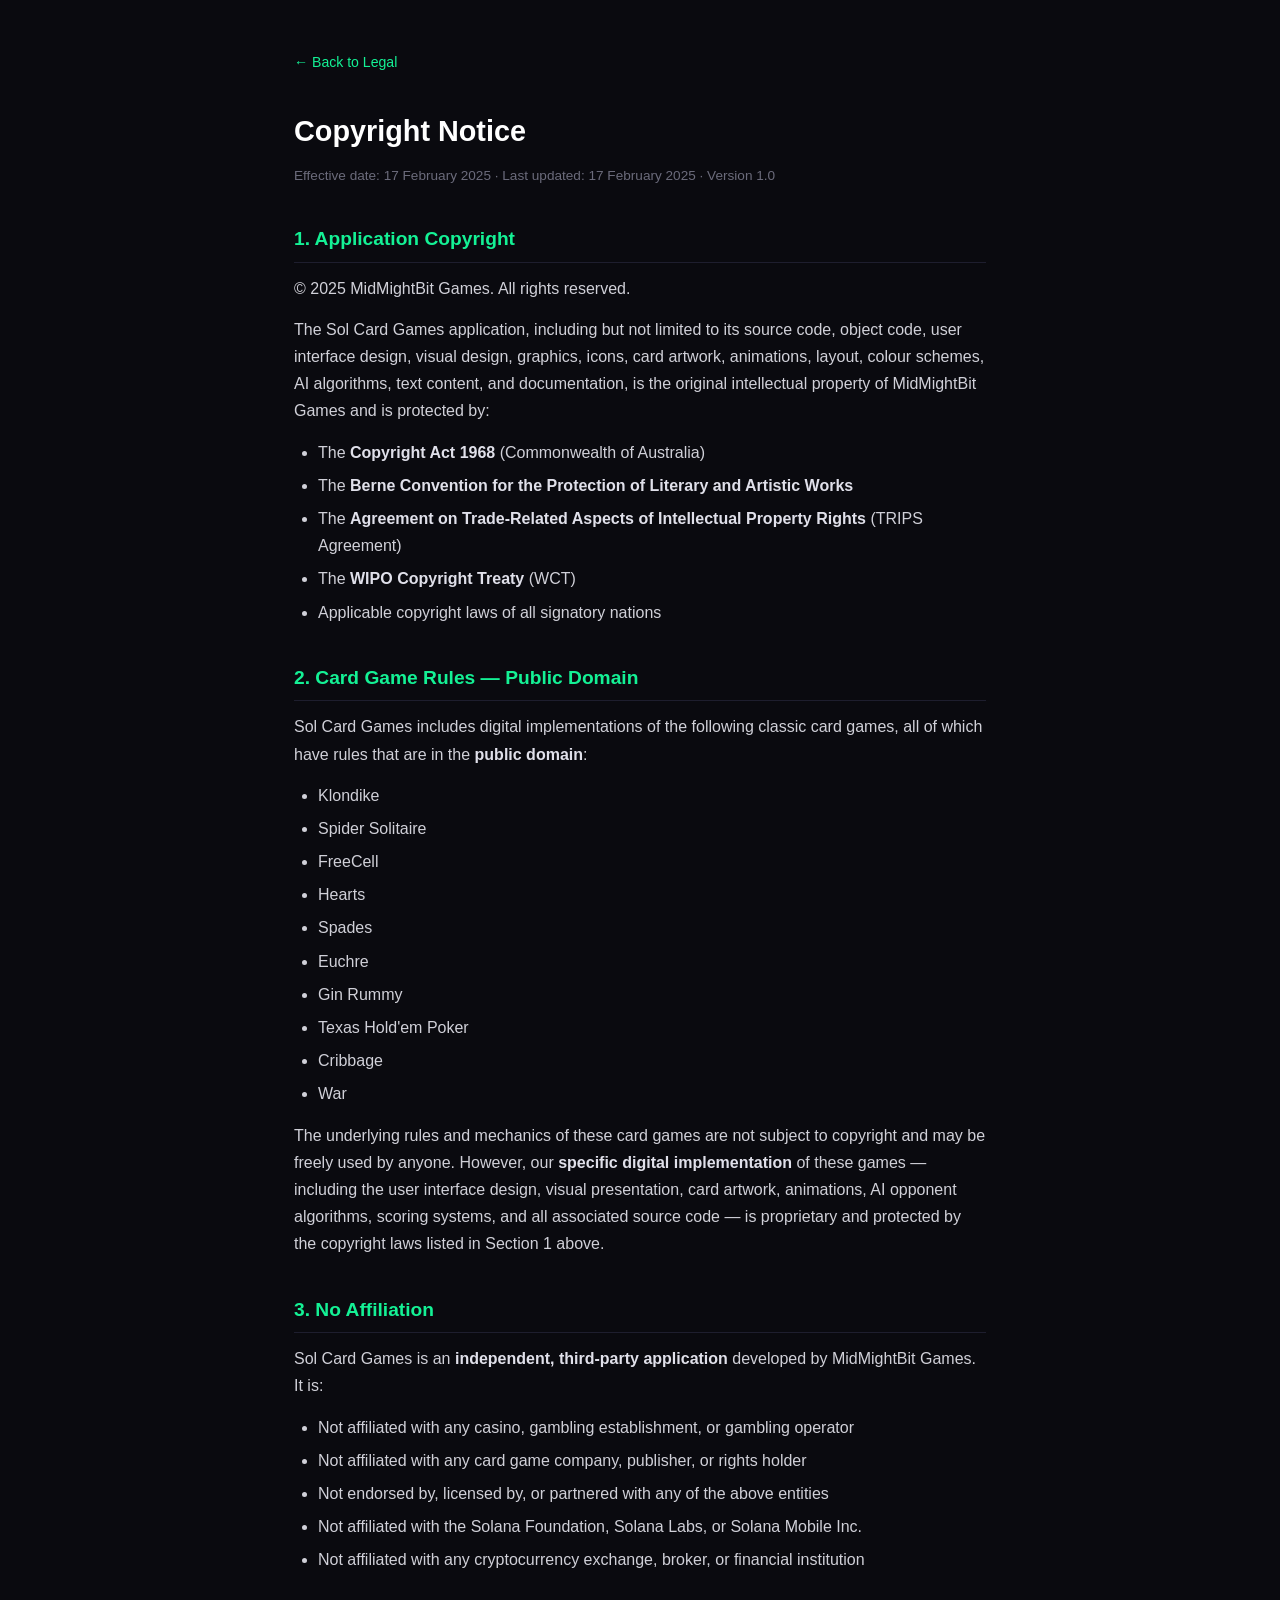
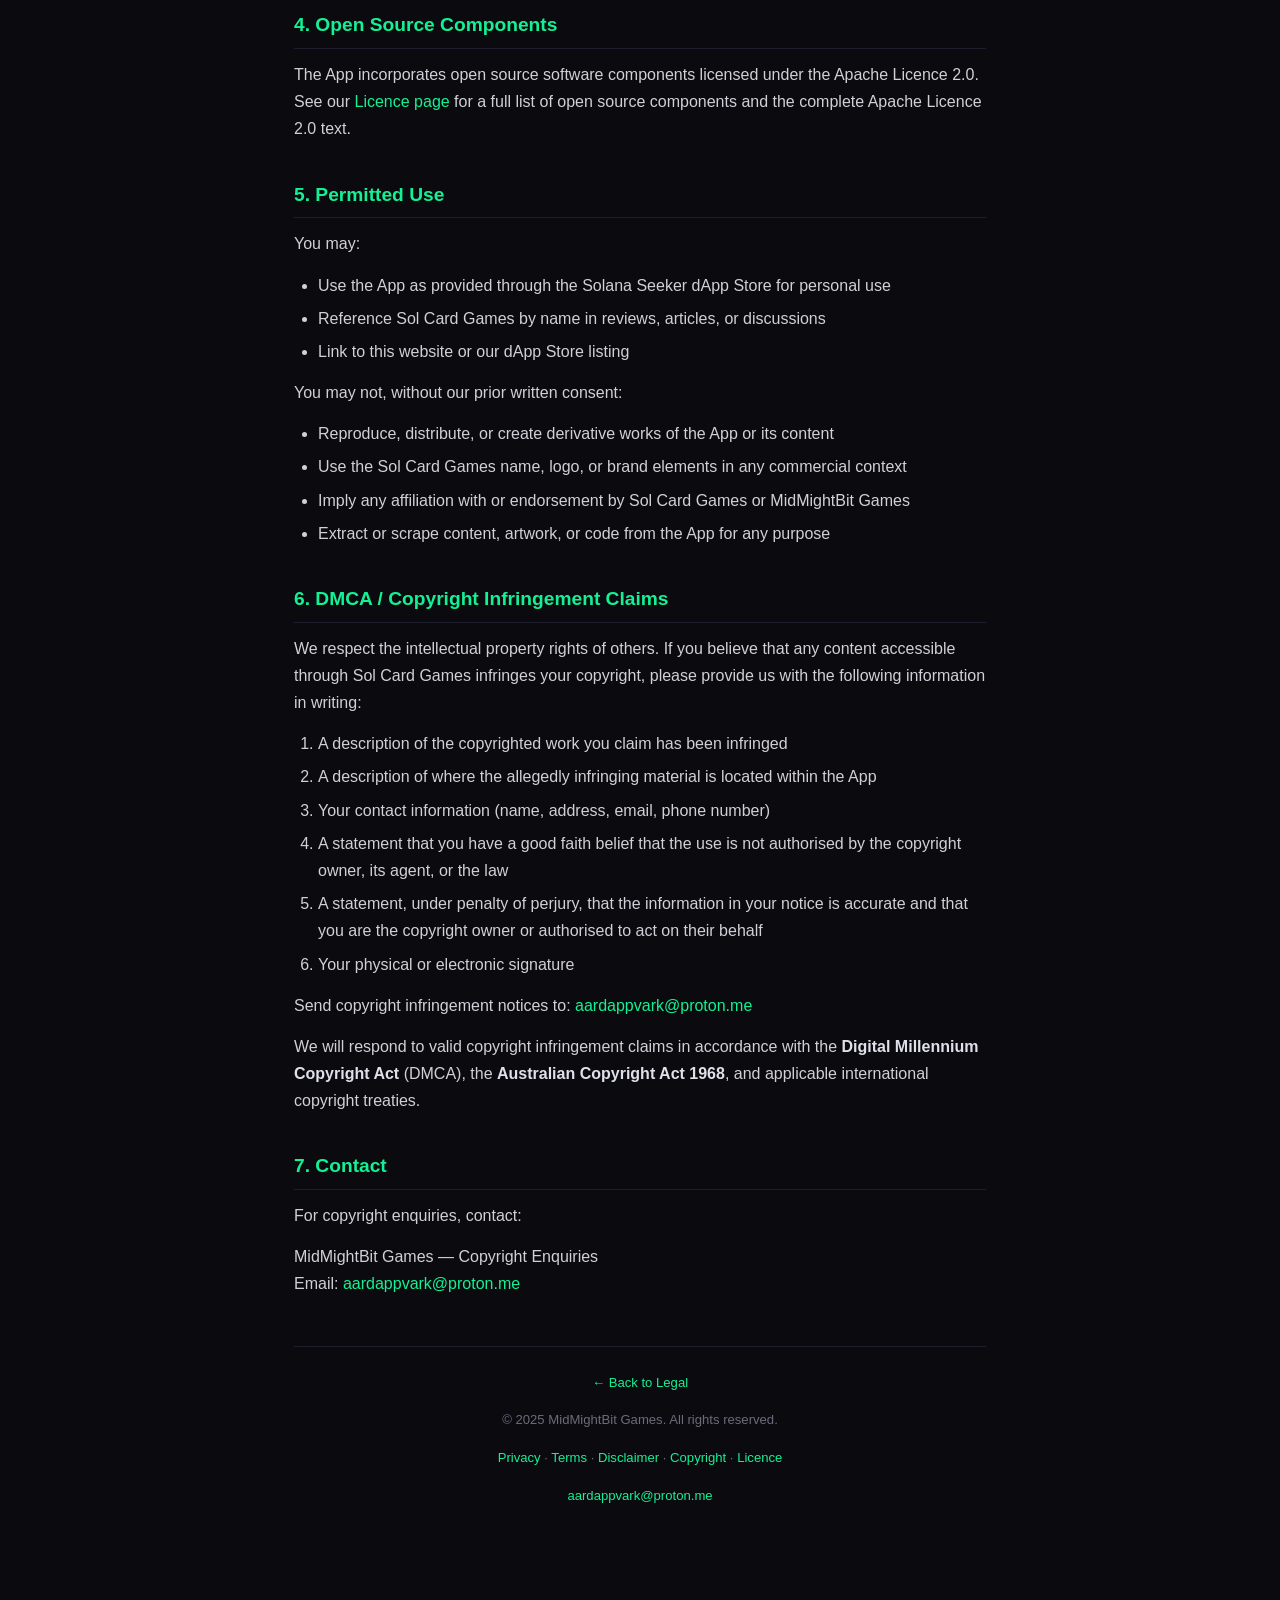
==== docs/copyright.html @ ec97b984 "Add legal website for Sol Card Games dApp Store submission Privacy Policy, Terms of Service, Disclai" ====
<!DOCTYPE html>
<html lang="en">
<head>
<meta charset="UTF-8">
<meta name="viewport" content="width=device-width, initial-scale=1.0">
<title>Copyright Notice — Sol Card Games</title>
<meta name="description" content="Copyright notice, public domain card game rules, and intellectual property information for Sol Card Games.">
<link rel="stylesheet" href="style.css">
</head>
<body>
<div class="container">
<a class="back" href="index.html">&larr; Back to Legal</a>

<h1>Copyright Notice</h1>
<span class="updated">Effective date: 17 February 2025 &middot; Last updated: 17 February 2025 &middot; Version 1.0</span>

<h2>1. Application Copyright</h2>
<p>&copy; 2025 MidMightBit Games. All rights reserved.</p>
<p>The Sol Card Games application, including but not limited to its source code, object code, user interface design, visual design, graphics, icons, card artwork, animations, layout, colour schemes, AI algorithms, text content, and documentation, is the original intellectual property of MidMightBit Games and is protected by:</p>
<ul>
  <li>The <strong>Copyright Act 1968</strong> (Commonwealth of Australia)</li>
  <li>The <strong>Berne Convention for the Protection of Literary and Artistic Works</strong></li>
  <li>The <strong>Agreement on Trade-Related Aspects of Intellectual Property Rights</strong> (TRIPS Agreement)</li>
  <li>The <strong>WIPO Copyright Treaty</strong> (WCT)</li>
  <li>Applicable copyright laws of all signatory nations</li>
</ul>

<h2>2. Card Game Rules &mdash; Public Domain</h2>
<p>Sol Card Games includes digital implementations of the following classic card games, all of which have rules that are in the <strong>public domain</strong>:</p>
<ul>
  <li>Klondike</li>
  <li>Spider Solitaire</li>
  <li>FreeCell</li>
  <li>Hearts</li>
  <li>Spades</li>
  <li>Euchre</li>
  <li>Gin Rummy</li>
  <li>Texas Hold'em Poker</li>
  <li>Cribbage</li>
  <li>War</li>
</ul>
<p>The underlying rules and mechanics of these card games are not subject to copyright and may be freely used by anyone. However, our <strong>specific digital implementation</strong> of these games &mdash; including the user interface design, visual presentation, card artwork, animations, AI opponent algorithms, scoring systems, and all associated source code &mdash; is proprietary and protected by the copyright laws listed in Section 1 above.</p>

<h2>3. No Affiliation</h2>
<p>Sol Card Games is an <strong>independent, third-party application</strong> developed by MidMightBit Games. It is:</p>
<ul>
  <li>Not affiliated with any casino, gambling establishment, or gambling operator</li>
  <li>Not affiliated with any card game company, publisher, or rights holder</li>
  <li>Not endorsed by, licensed by, or partnered with any of the above entities</li>
  <li>Not affiliated with the Solana Foundation, Solana Labs, or Solana Mobile Inc.</li>
  <li>Not affiliated with any cryptocurrency exchange, broker, or financial institution</li>
</ul>

<h2>4. Open Source Components</h2>
<p>The App incorporates open source software components licensed under the Apache Licence 2.0. See our <a href="license.html">Licence page</a> for a full list of open source components and the complete Apache Licence 2.0 text.</p>

<h2>5. Permitted Use</h2>
<p>You may:</p>
<ul>
  <li>Use the App as provided through the Solana Seeker dApp Store for personal use</li>
  <li>Reference Sol Card Games by name in reviews, articles, or discussions</li>
  <li>Link to this website or our dApp Store listing</li>
</ul>
<p>You may not, without our prior written consent:</p>
<ul>
  <li>Reproduce, distribute, or create derivative works of the App or its content</li>
  <li>Use the Sol Card Games name, logo, or brand elements in any commercial context</li>
  <li>Imply any affiliation with or endorsement by Sol Card Games or MidMightBit Games</li>
  <li>Extract or scrape content, artwork, or code from the App for any purpose</li>
</ul>

<h2>6. DMCA / Copyright Infringement Claims</h2>
<p>We respect the intellectual property rights of others. If you believe that any content accessible through Sol Card Games infringes your copyright, please provide us with the following information in writing:</p>
<ol>
  <li>A description of the copyrighted work you claim has been infringed</li>
  <li>A description of where the allegedly infringing material is located within the App</li>
  <li>Your contact information (name, address, email, phone number)</li>
  <li>A statement that you have a good faith belief that the use is not authorised by the copyright owner, its agent, or the law</li>
  <li>A statement, under penalty of perjury, that the information in your notice is accurate and that you are the copyright owner or authorised to act on their behalf</li>
  <li>Your physical or electronic signature</li>
</ol>
<p>Send copyright infringement notices to: <a href="mailto:aardappvark@proton.me">aardappvark@proton.me</a></p>
<p>We will respond to valid copyright infringement claims in accordance with the <strong>Digital Millennium Copyright Act</strong> (DMCA), the <strong>Australian Copyright Act 1968</strong>, and applicable international copyright treaties.</p>

<h2>7. Contact</h2>
<p>For copyright enquiries, contact:</p>
<p>MidMightBit Games &mdash; Copyright Enquiries<br>
Email: <a href="mailto:aardappvark@proton.me">aardappvark@proton.me</a></p>

<div class="footer">
  <p><a href="index.html">&larr; Back to Legal</a></p>
  <p>&copy; 2025 MidMightBit Games. All rights reserved.</p>
  <p><a href="privacy.html">Privacy</a> &middot; <a href="terms.html">Terms</a> &middot; <a href="disclaimer.html">Disclaimer</a> &middot; <a href="copyright.html">Copyright</a> &middot; <a href="license.html">Licence</a></p>
  <p><a href="mailto:aardappvark@proton.me">aardappvark@proton.me</a></p>
</div>
</div>
</body>
</html>
---- docs/style.css ----
:root {
  --sol-purple: #9945FF;
  --sol-green: #14F195;
  --bg: #0a0a0f;
  --card-bg: #12121a;
  --text: #d0d0d8;
  --text-muted: #6b6b7b;
  --border: #1e1e2e;
  --heading: #ffffff;
}
* { margin: 0; padding: 0; box-sizing: border-box; }
body {
  font-family: -apple-system, BlinkMacSystemFont, 'Segoe UI', Roboto, sans-serif;
  background: var(--bg);
  color: var(--text);
  line-height: 1.7;
  min-height: 100vh;
}
.container {
  max-width: 740px;
  margin: 0 auto;
  padding: 48px 24px 80px;
}
.back {
  display: inline-block;
  color: var(--sol-green);
  text-decoration: none;
  font-size: 0.88em;
  margin-bottom: 32px;
}
.back:hover { text-decoration: underline; }
h1 {
  font-size: 1.8em;
  font-weight: 700;
  color: var(--heading);
  margin-bottom: 8px;
}
.updated {
  color: var(--text-muted);
  font-size: 0.85em;
  margin-bottom: 36px;
  display: block;
}
h2 {
  font-size: 1.2em;
  font-weight: 600;
  color: var(--sol-green);
  margin-top: 36px;
  margin-bottom: 12px;
  padding-bottom: 6px;
  border-bottom: 1px solid var(--border);
}
h3 {
  font-size: 1.02em;
  font-weight: 600;
  color: var(--sol-purple);
  margin-top: 20px;
  margin-bottom: 8px;
}
p {
  margin-bottom: 14px;
}
ul, ol {
  margin-bottom: 14px;
  padding-left: 24px;
}
li {
  margin-bottom: 6px;
}
strong {
  color: #e0e0ea;
}
a {
  color: var(--sol-green);
  text-decoration: none;
}
a:hover {
  text-decoration: underline;
}
table {
  width: 100%;
  border-collapse: collapse;
  margin: 16px 0;
  font-size: 0.92em;
}
th, td {
  text-align: left;
  padding: 10px 12px;
  border-bottom: 1px solid var(--border);
}
th {
  color: var(--sol-purple);
  font-weight: 600;
  font-size: 0.88em;
  text-transform: uppercase;
  letter-spacing: 0.04em;
}
code {
  background: rgba(153,69,255,0.1);
  padding: 2px 6px;
  border-radius: 4px;
  font-size: 0.9em;
  color: var(--sol-purple);
}
pre {
  background: var(--card-bg);
  border: 1px solid var(--border);
  border-radius: 8px;
  padding: 20px;
  overflow-x: auto;
  font-size: 0.82em;
  line-height: 1.6;
  margin: 16px 0;
  white-space: pre-wrap;
  word-wrap: break-word;
}
.callout {
  background: var(--card-bg);
  border-left: 3px solid var(--sol-purple);
  padding: 16px 20px;
  border-radius: 0 8px 8px 0;
  margin: 20px 0;
  font-size: 0.92em;
}
.callout-green {
  border-left-color: var(--sol-green);
}
.footer {
  margin-top: 48px;
  padding-top: 24px;
  border-top: 1px solid var(--border);
  text-align: center;
  color: var(--text-muted);
  font-size: 0.82em;
  line-height: 1.8;
}
.footer a { color: var(--sol-green); }
@media (max-width: 480px) {
  .container { padding: 24px 16px 60px; }
  h1 { font-size: 1.5em; }
  table { font-size: 0.84em; }
  th, td { padding: 8px; }
}
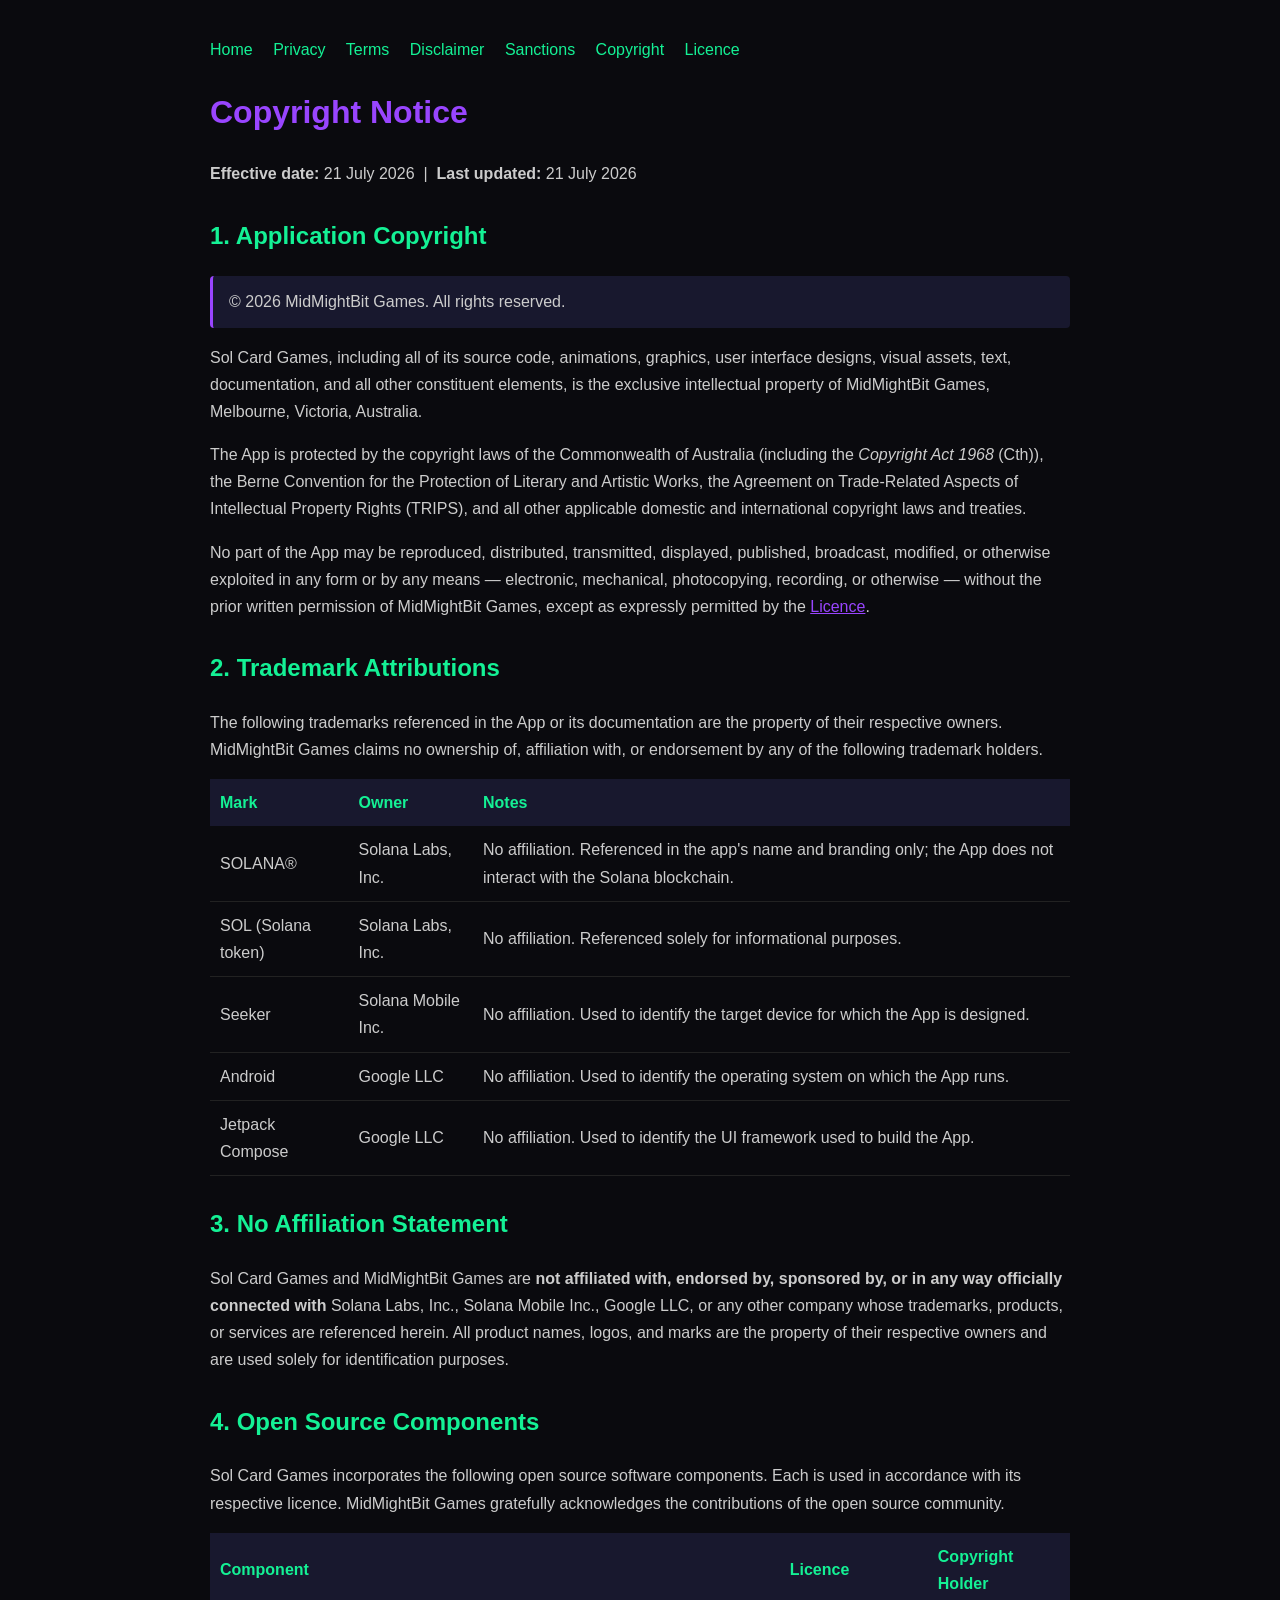
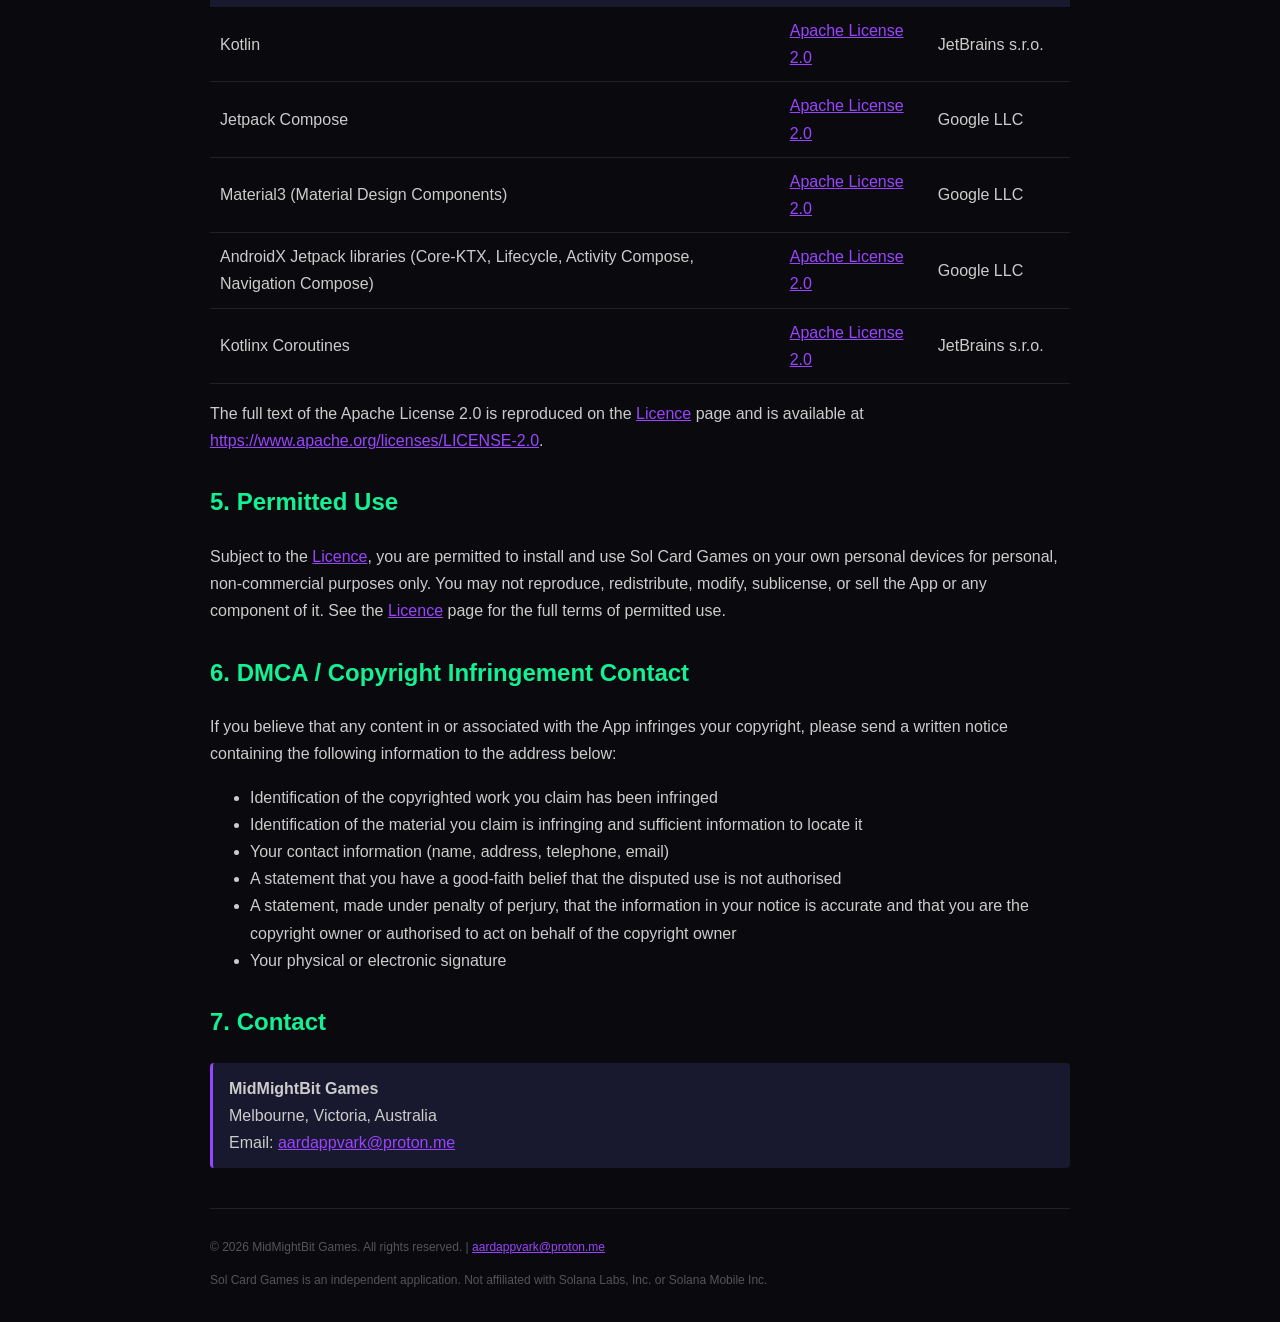
==== commit 09ded722: "Refresh legal pack to current template + add Sanctions & Restricted Regions Adds sanctions.html (17 " ====
--- a/docs/copyright.html
+++ b/docs/copyright.html
@@ -4,95 +4,170 @@
 <meta charset="UTF-8">
 <meta name="viewport" content="width=device-width, initial-scale=1.0">
 <title>Copyright Notice — Sol Card Games</title>
-<meta name="description" content="Copyright notice, public domain card game rules, and intellectual property information for Sol Card Games.">
-<link rel="stylesheet" href="style.css">
+<style>
+body{background:#0A0A0E;color:#ccc;font-family:sans-serif;padding:20px 24px;max-width:860px;margin:auto;line-height:1.7}
+h1{color:#9945FF}h2{color:#14F195;margin-top:28px}h3{color:#9945FF}
+.highlight{background:#18182E;border-left:3px solid #9945FF;padding:12px 16px;margin:16px 0;border-radius:4px}
+.warning{background:#2E1818;border-left:3px solid #ff4444;padding:12px 16px;margin:16px 0;border-radius:4px}
+.green{background:#182E1E;border-left:3px solid #14F195;padding:12px 16px;margin:16px 0;border-radius:4px}
+a{color:#9945FF}nav{margin:16px 0}nav a{margin-right:16px;color:#14F195;text-decoration:none}
+table{width:100%;border-collapse:collapse;margin:16px 0}th{background:#18182E;color:#14F195;padding:10px;text-align:left}td{padding:10px;border-bottom:1px solid #222}
+footer{margin-top:40px;padding-top:16px;border-top:1px solid #222;color:#555;font-size:12px}
+</style>
 </head>
 <body>
-<div class="container">
-<a class="back" href="index.html">&larr; Back to Legal</a>
+
+<nav>
+  <a href="index.html">Home</a>
+  <a href="privacy.html">Privacy</a>
+  <a href="terms.html">Terms</a>
+  <a href="disclaimer.html">Disclaimer</a>
+  <a href="sanctions.html">Sanctions</a>
+  <a href="copyright.html">Copyright</a>
+  <a href="license.html">Licence</a>
+</nav>
 
 <h1>Copyright Notice</h1>
-<span class="updated">Effective date: 17 February 2025 &middot; Last updated: 17 February 2025 &middot; Version 1.0</span>
+<p><strong>Effective date:</strong> 21 July 2026 &nbsp;|&nbsp; <strong>Last updated:</strong> 21 July 2026</p>
 
 <h2>1. Application Copyright</h2>
-<p>&copy; 2025 MidMightBit Games. All rights reserved.</p>
-<p>The Sol Card Games application, including but not limited to its source code, object code, user interface design, visual design, graphics, icons, card artwork, animations, layout, colour schemes, AI algorithms, text content, and documentation, is the original intellectual property of MidMightBit Games and is protected by:</p>
+<div class="highlight">
+  &copy; 2026 MidMightBit Games. All rights reserved.
+</div>
+<p>
+  Sol Card Games, including all of its source code, animations, graphics, user interface designs,
+  visual assets, text, documentation, and all other constituent elements, is the exclusive
+  intellectual property of MidMightBit Games, Melbourne, Victoria, Australia.
+</p>
+<p>
+  The App is protected by the copyright laws of the Commonwealth of Australia (including the
+  <em>Copyright Act 1968</em> (Cth)), the Berne Convention for the Protection of Literary and
+  Artistic Works, the Agreement on Trade-Related Aspects of Intellectual Property Rights
+  (TRIPS), and all other applicable domestic and international copyright laws and treaties.
+</p>
+<p>
+  No part of the App may be reproduced, distributed, transmitted, displayed, published,
+  broadcast, modified, or otherwise exploited in any form or by any means — electronic,
+  mechanical, photocopying, recording, or otherwise — without the prior written permission
+  of MidMightBit Games, except as expressly permitted by the <a href="license.html">Licence</a>.
+</p>
+
+<h2>2. Trademark Attributions</h2>
+<p>
+  The following trademarks referenced in the App or its documentation are the property of their
+  respective owners. MidMightBit Games claims no ownership of, affiliation with, or endorsement
+  by any of the following trademark holders.
+</p>
+<table>
+  <tr><th>Mark</th><th>Owner</th><th>Notes</th></tr>
+  <tr>
+    <td>SOLANA&reg;</td>
+    <td>Solana Labs, Inc.</td>
+    <td>No affiliation. Referenced in the app's name and branding only; the App does not interact with the Solana blockchain.</td>
+  </tr>
+  <tr>
+    <td>SOL (Solana token)</td>
+    <td>Solana Labs, Inc.</td>
+    <td>No affiliation. Referenced solely for informational purposes.</td>
+  </tr>
+  <tr>
+    <td>Seeker</td>
+    <td>Solana Mobile Inc.</td>
+    <td>No affiliation. Used to identify the target device for which the App is designed.</td>
+  </tr>
+  <tr>
+    <td>Android</td>
+    <td>Google LLC</td>
+    <td>No affiliation. Used to identify the operating system on which the App runs.</td>
+  </tr>
+  <tr>
+    <td>Jetpack Compose</td>
+    <td>Google LLC</td>
+    <td>No affiliation. Used to identify the UI framework used to build the App.</td>
+  </tr>
+</table>
+
+<h2>3. No Affiliation Statement</h2>
+<p>
+  Sol Card Games and MidMightBit Games are <strong>not affiliated with, endorsed by, sponsored by,
+  or in any way officially connected with</strong> Solana Labs, Inc., Solana Mobile Inc.,
+  Google LLC, or any other company whose trademarks, products, or services are referenced herein.
+  All product names, logos, and marks are the property of their respective owners and are used
+  solely for identification purposes.
+</p>
+
+<h2>4. Open Source Components</h2>
+<p>
+  Sol Card Games incorporates the following open source software components. Each is used in
+  accordance with its respective licence. MidMightBit Games gratefully acknowledges the
+  contributions of the open source community.
+</p>
+<table>
+  <tr><th>Component</th><th>Licence</th><th>Copyright Holder</th></tr>
+  <tr>
+    <td>Kotlin</td>
+    <td><a href="https://www.apache.org/licenses/LICENSE-2.0" target="_blank" rel="noopener">Apache License 2.0</a></td>
+    <td>JetBrains s.r.o.</td>
+  </tr>
+  <tr>
+    <td>Jetpack Compose</td>
+    <td><a href="https://www.apache.org/licenses/LICENSE-2.0" target="_blank" rel="noopener">Apache License 2.0</a></td>
+    <td>Google LLC</td>
+  </tr>
+  <tr>
+    <td>Material3 (Material Design Components)</td>
+    <td><a href="https://www.apache.org/licenses/LICENSE-2.0" target="_blank" rel="noopener">Apache License 2.0</a></td>
+    <td>Google LLC</td>
+  </tr>
+  <tr>
+    <td>AndroidX Jetpack libraries (Core-KTX, Lifecycle, Activity Compose, Navigation Compose)</td>
+    <td><a href="https://www.apache.org/licenses/LICENSE-2.0" target="_blank" rel="noopener">Apache License 2.0</a></td>
+    <td>Google LLC</td>
+  </tr>
+  <tr>
+    <td>Kotlinx Coroutines</td>
+    <td><a href="https://www.apache.org/licenses/LICENSE-2.0" target="_blank" rel="noopener">Apache License 2.0</a></td>
+    <td>JetBrains s.r.o.</td>
+  </tr>
+</table>
+<p>
+  The full text of the Apache License 2.0 is reproduced on the <a href="license.html">Licence</a> page
+  and is available at <a href="https://www.apache.org/licenses/LICENSE-2.0" target="_blank" rel="noopener">https://www.apache.org/licenses/LICENSE-2.0</a>.
+</p>
+
+<h2>5. Permitted Use</h2>
+<p>
+  Subject to the <a href="license.html">Licence</a>, you are permitted to install and use
+  Sol Card Games on your own personal devices for personal, non-commercial purposes only. You may
+  not reproduce, redistribute, modify, sublicense, or sell the App or any component of it.
+  See the <a href="license.html">Licence</a> page for the full terms of permitted use.
+</p>
+
+<h2>6. DMCA / Copyright Infringement Contact</h2>
+<p>
+  If you believe that any content in or associated with the App infringes your copyright,
+  please send a written notice containing the following information to the address below:
+</p>
 <ul>
-  <li>The <strong>Copyright Act 1968</strong> (Commonwealth of Australia)</li>
-  <li>The <strong>Berne Convention for the Protection of Literary and Artistic Works</strong></li>
-  <li>The <strong>Agreement on Trade-Related Aspects of Intellectual Property Rights</strong> (TRIPS Agreement)</li>
-  <li>The <strong>WIPO Copyright Treaty</strong> (WCT)</li>
-  <li>Applicable copyright laws of all signatory nations</li>
+  <li>Identification of the copyrighted work you claim has been infringed</li>
+  <li>Identification of the material you claim is infringing and sufficient information to locate it</li>
+  <li>Your contact information (name, address, telephone, email)</li>
+  <li>A statement that you have a good-faith belief that the disputed use is not authorised</li>
+  <li>A statement, made under penalty of perjury, that the information in your notice is accurate and that you are the copyright owner or authorised to act on behalf of the copyright owner</li>
+  <li>Your physical or electronic signature</li>
 </ul>
 
-<h2>2. Card Game Rules &mdash; Public Domain</h2>
-<p>Sol Card Games includes digital implementations of the following classic card games, all of which have rules that are in the <strong>public domain</strong>:</p>
-<ul>
-  <li>Klondike</li>
-  <li>Spider Solitaire</li>
-  <li>FreeCell</li>
-  <li>Hearts</li>
-  <li>Spades</li>
-  <li>Euchre</li>
-  <li>Gin Rummy</li>
-  <li>Texas Hold'em Poker</li>
-  <li>Cribbage</li>
-  <li>War</li>
-</ul>
-<p>The underlying rules and mechanics of these card games are not subject to copyright and may be freely used by anyone. However, our <strong>specific digital implementation</strong> of these games &mdash; including the user interface design, visual presentation, card artwork, animations, AI opponent algorithms, scoring systems, and all associated source code &mdash; is proprietary and protected by the copyright laws listed in Section 1 above.</p>
+<h2>7. Contact</h2>
+<div class="highlight">
+  <strong>MidMightBit Games</strong><br>
+  Melbourne, Victoria, Australia<br>
+  Email: <a href="mailto:aardappvark@proton.me">aardappvark@proton.me</a>
+</div>
 
-<h2>3. No Affiliation</h2>
-<p>Sol Card Games is an <strong>independent, third-party application</strong> developed by MidMightBit Games. It is:</p>
-<ul>
-  <li>Not affiliated with any casino, gambling establishment, or gambling operator</li>
-  <li>Not affiliated with any card game company, publisher, or rights holder</li>
-  <li>Not endorsed by, licensed by, or partnered with any of the above entities</li>
-  <li>Not affiliated with the Solana Foundation, Solana Labs, or Solana Mobile Inc.</li>
-  <li>Not affiliated with any cryptocurrency exchange, broker, or financial institution</li>
-</ul>
+<footer>
+  <p>&copy; 2026 MidMightBit Games. All rights reserved. | <a href="mailto:aardappvark@proton.me">aardappvark@proton.me</a></p>
+  <p>Sol Card Games is an independent application. Not affiliated with Solana Labs, Inc. or Solana Mobile Inc.</p>
+</footer>
 
-<h2>4. Open Source Components</h2>
-<p>The App incorporates open source software components licensed under the Apache Licence 2.0. See our <a href="license.html">Licence page</a> for a full list of open source components and the complete Apache Licence 2.0 text.</p>
-
-<h2>5. Permitted Use</h2>
-<p>You may:</p>
-<ul>
-  <li>Use the App as provided through the Solana Seeker dApp Store for personal use</li>
-  <li>Reference Sol Card Games by name in reviews, articles, or discussions</li>
-  <li>Link to this website or our dApp Store listing</li>
-</ul>
-<p>You may not, without our prior written consent:</p>
-<ul>
-  <li>Reproduce, distribute, or create derivative works of the App or its content</li>
-  <li>Use the Sol Card Games name, logo, or brand elements in any commercial context</li>
-  <li>Imply any affiliation with or endorsement by Sol Card Games or MidMightBit Games</li>
-  <li>Extract or scrape content, artwork, or code from the App for any purpose</li>
-</ul>
-
-<h2>6. DMCA / Copyright Infringement Claims</h2>
-<p>We respect the intellectual property rights of others. If you believe that any content accessible through Sol Card Games infringes your copyright, please provide us with the following information in writing:</p>
-<ol>
-  <li>A description of the copyrighted work you claim has been infringed</li>
-  <li>A description of where the allegedly infringing material is located within the App</li>
-  <li>Your contact information (name, address, email, phone number)</li>
-  <li>A statement that you have a good faith belief that the use is not authorised by the copyright owner, its agent, or the law</li>
-  <li>A statement, under penalty of perjury, that the information in your notice is accurate and that you are the copyright owner or authorised to act on their behalf</li>
-  <li>Your physical or electronic signature</li>
-</ol>
-<p>Send copyright infringement notices to: <a href="mailto:aardappvark@proton.me">aardappvark@proton.me</a></p>
-<p>We will respond to valid copyright infringement claims in accordance with the <strong>Digital Millennium Copyright Act</strong> (DMCA), the <strong>Australian Copyright Act 1968</strong>, and applicable international copyright treaties.</p>
-
-<h2>7. Contact</h2>
-<p>For copyright enquiries, contact:</p>
-<p>MidMightBit Games &mdash; Copyright Enquiries<br>
-Email: <a href="mailto:aardappvark@proton.me">aardappvark@proton.me</a></p>
-
-<div class="footer">
-  <p><a href="index.html">&larr; Back to Legal</a></p>
-  <p>&copy; 2025 MidMightBit Games. All rights reserved.</p>
-  <p><a href="privacy.html">Privacy</a> &middot; <a href="terms.html">Terms</a> &middot; <a href="disclaimer.html">Disclaimer</a> &middot; <a href="copyright.html">Copyright</a> &middot; <a href="license.html">Licence</a></p>
-  <p><a href="mailto:aardappvark@proton.me">aardappvark@proton.me</a></p>
-</div>
-</div>
 </body>
 </html>
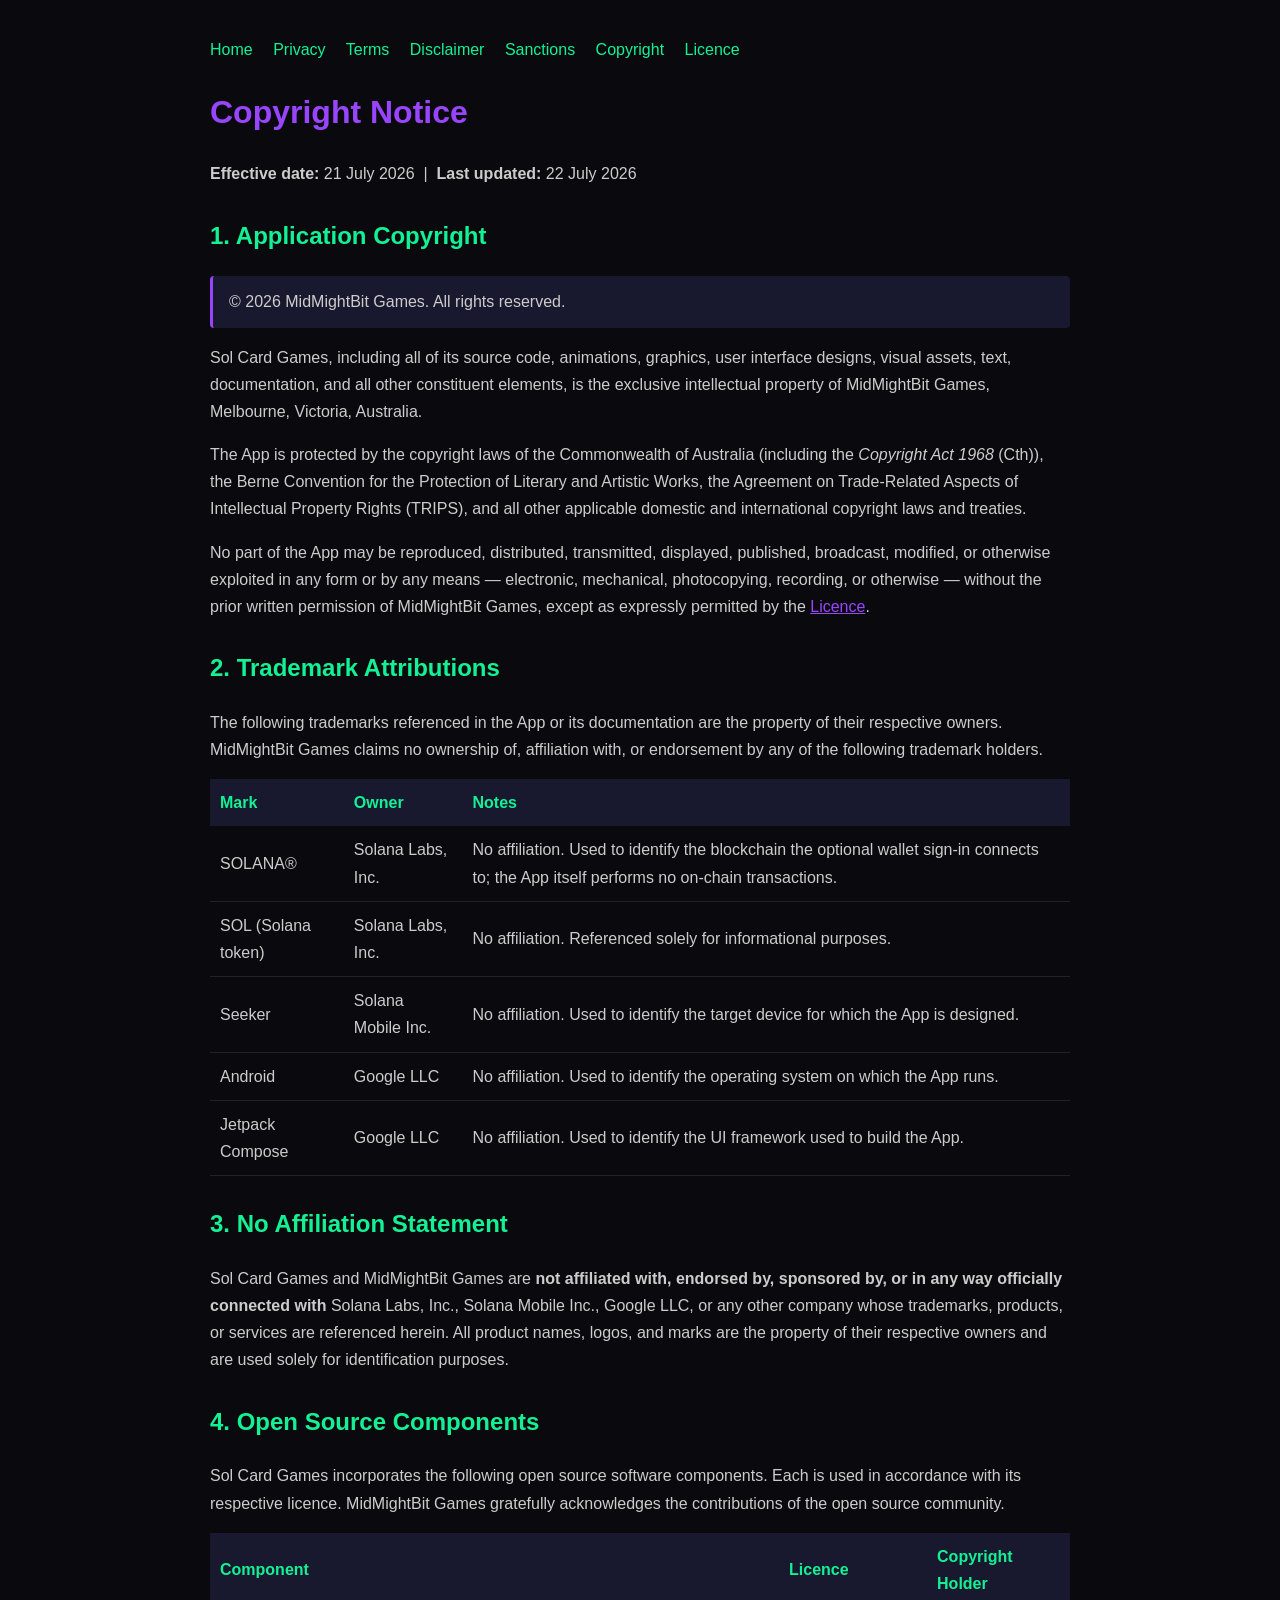
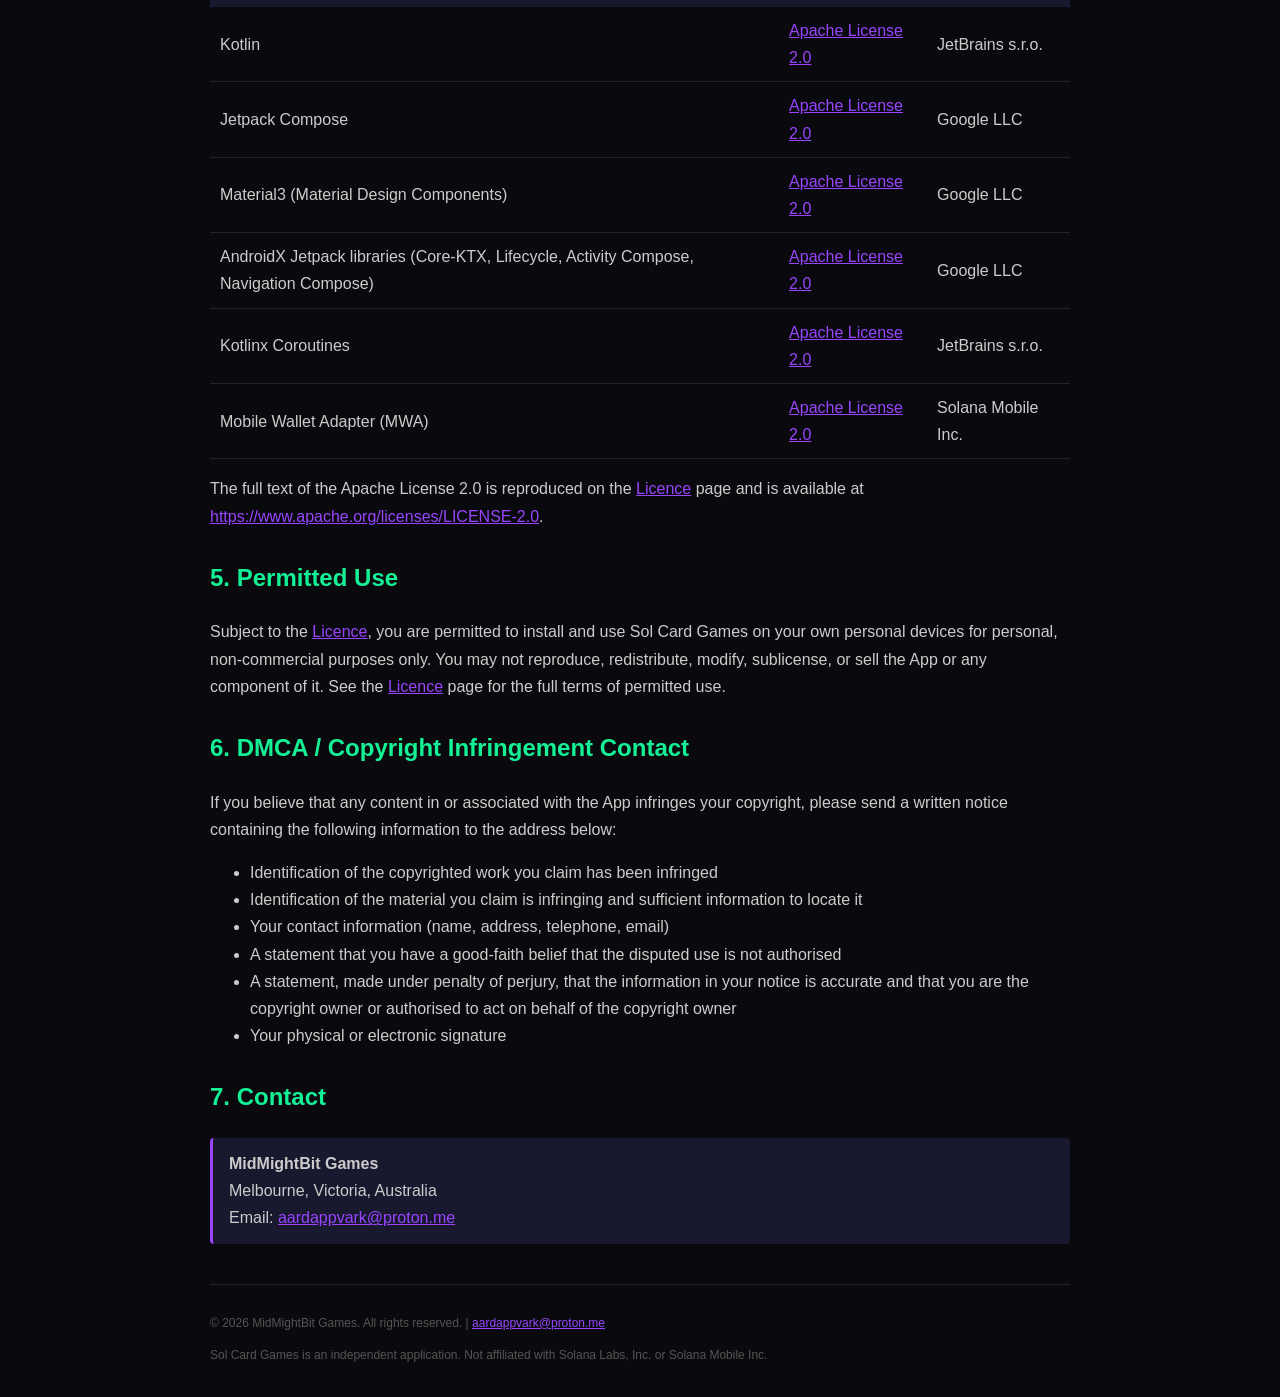
==== commit 91f406b8: "Legal: restore optional-wallet wording for the new MWA connect feature Reverses the earlier 'no wall" ====
--- a/docs/copyright.html
+++ b/docs/copyright.html
@@ -28,7 +28,7 @@
 </nav>
 
 <h1>Copyright Notice</h1>
-<p><strong>Effective date:</strong> 21 July 2026 &nbsp;|&nbsp; <strong>Last updated:</strong> 21 July 2026</p>
+<p><strong>Effective date:</strong> 21 July 2026 &nbsp;|&nbsp; <strong>Last updated:</strong> 22 July 2026</p>
 
 <h2>1. Application Copyright</h2>
 <div class="highlight">
@@ -63,7 +63,7 @@
   <tr>
     <td>SOLANA&reg;</td>
     <td>Solana Labs, Inc.</td>
-    <td>No affiliation. Referenced in the app's name and branding only; the App does not interact with the Solana blockchain.</td>
+    <td>No affiliation. Used to identify the blockchain the optional wallet sign-in connects to; the App itself performs no on-chain transactions.</td>
   </tr>
   <tr>
     <td>SOL (Solana token)</td>
@@ -129,6 +129,11 @@
     <td><a href="https://www.apache.org/licenses/LICENSE-2.0" target="_blank" rel="noopener">Apache License 2.0</a></td>
     <td>JetBrains s.r.o.</td>
   </tr>
+  <tr>
+    <td>Mobile Wallet Adapter (MWA)</td>
+    <td><a href="https://www.apache.org/licenses/LICENSE-2.0" target="_blank" rel="noopener">Apache License 2.0</a></td>
+    <td>Solana Mobile Inc.</td>
+  </tr>
 </table>
 <p>
   The full text of the Apache License 2.0 is reproduced on the <a href="license.html">Licence</a> page
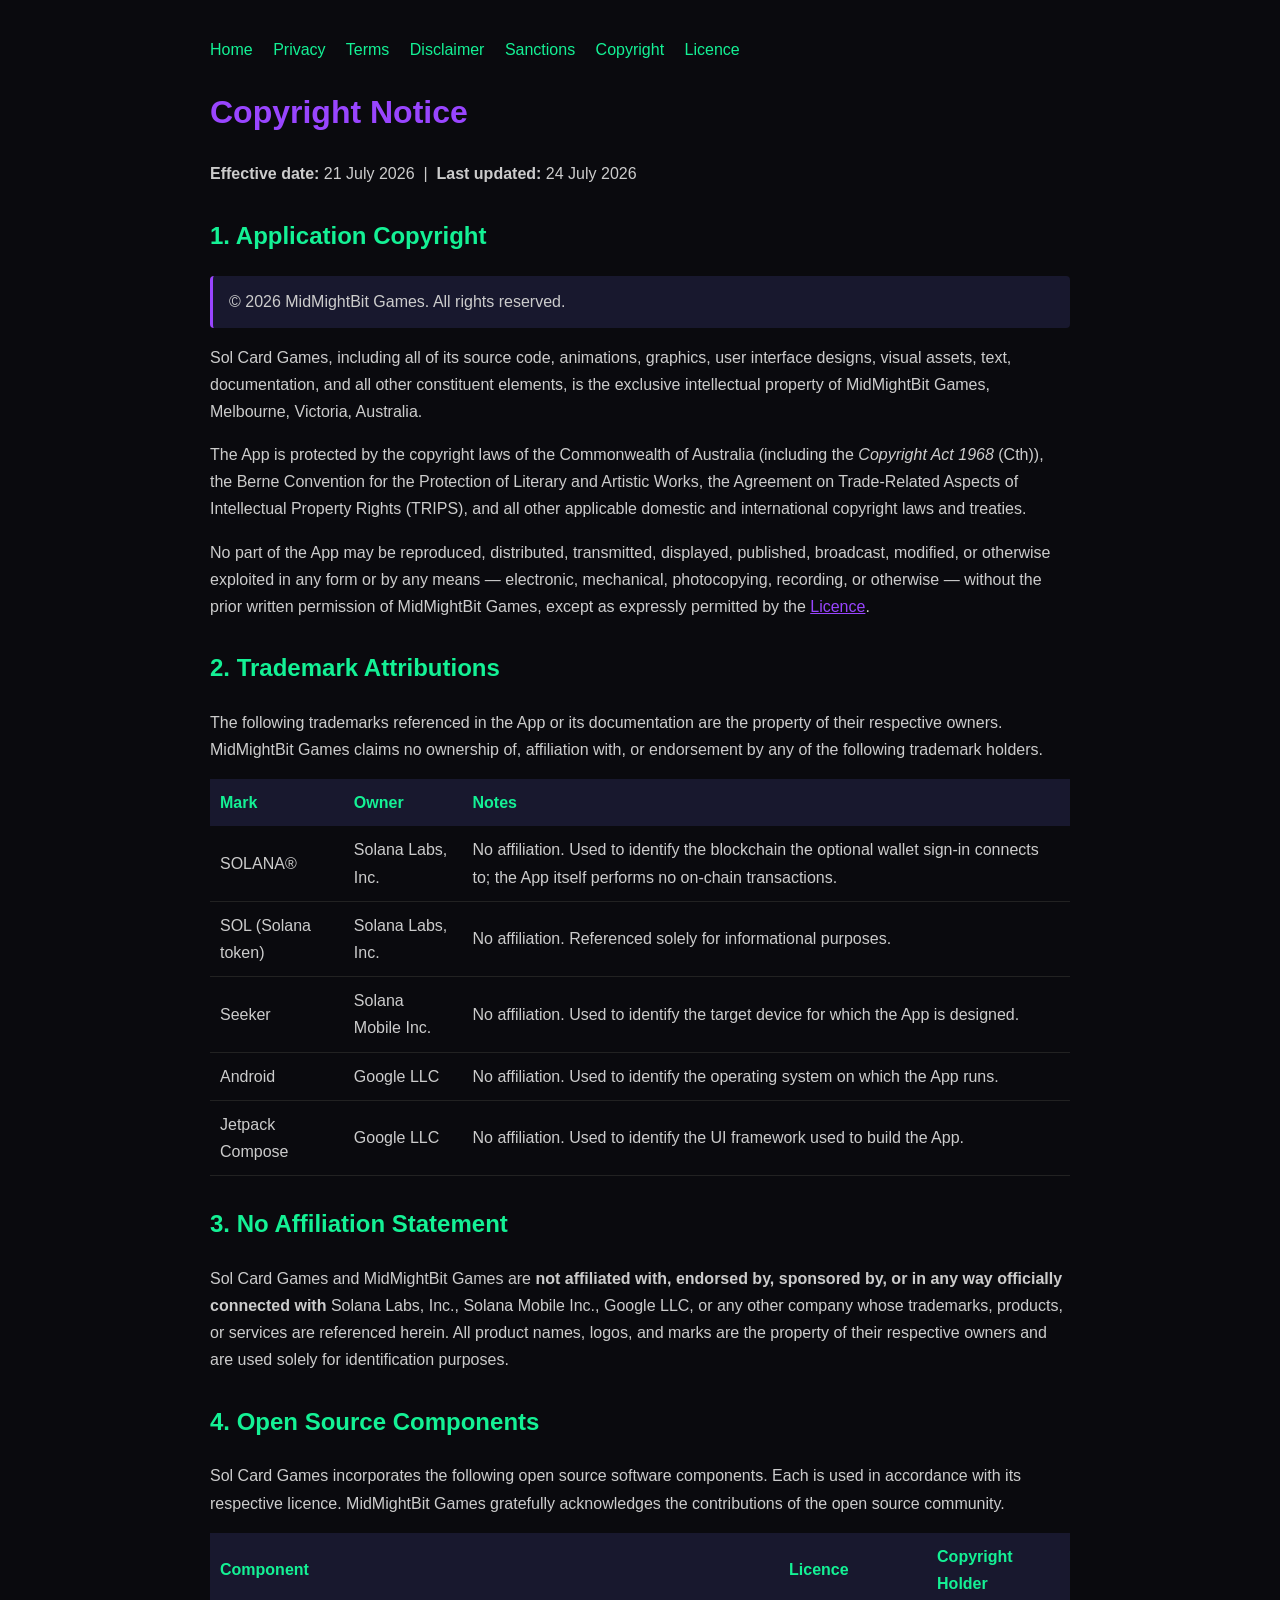
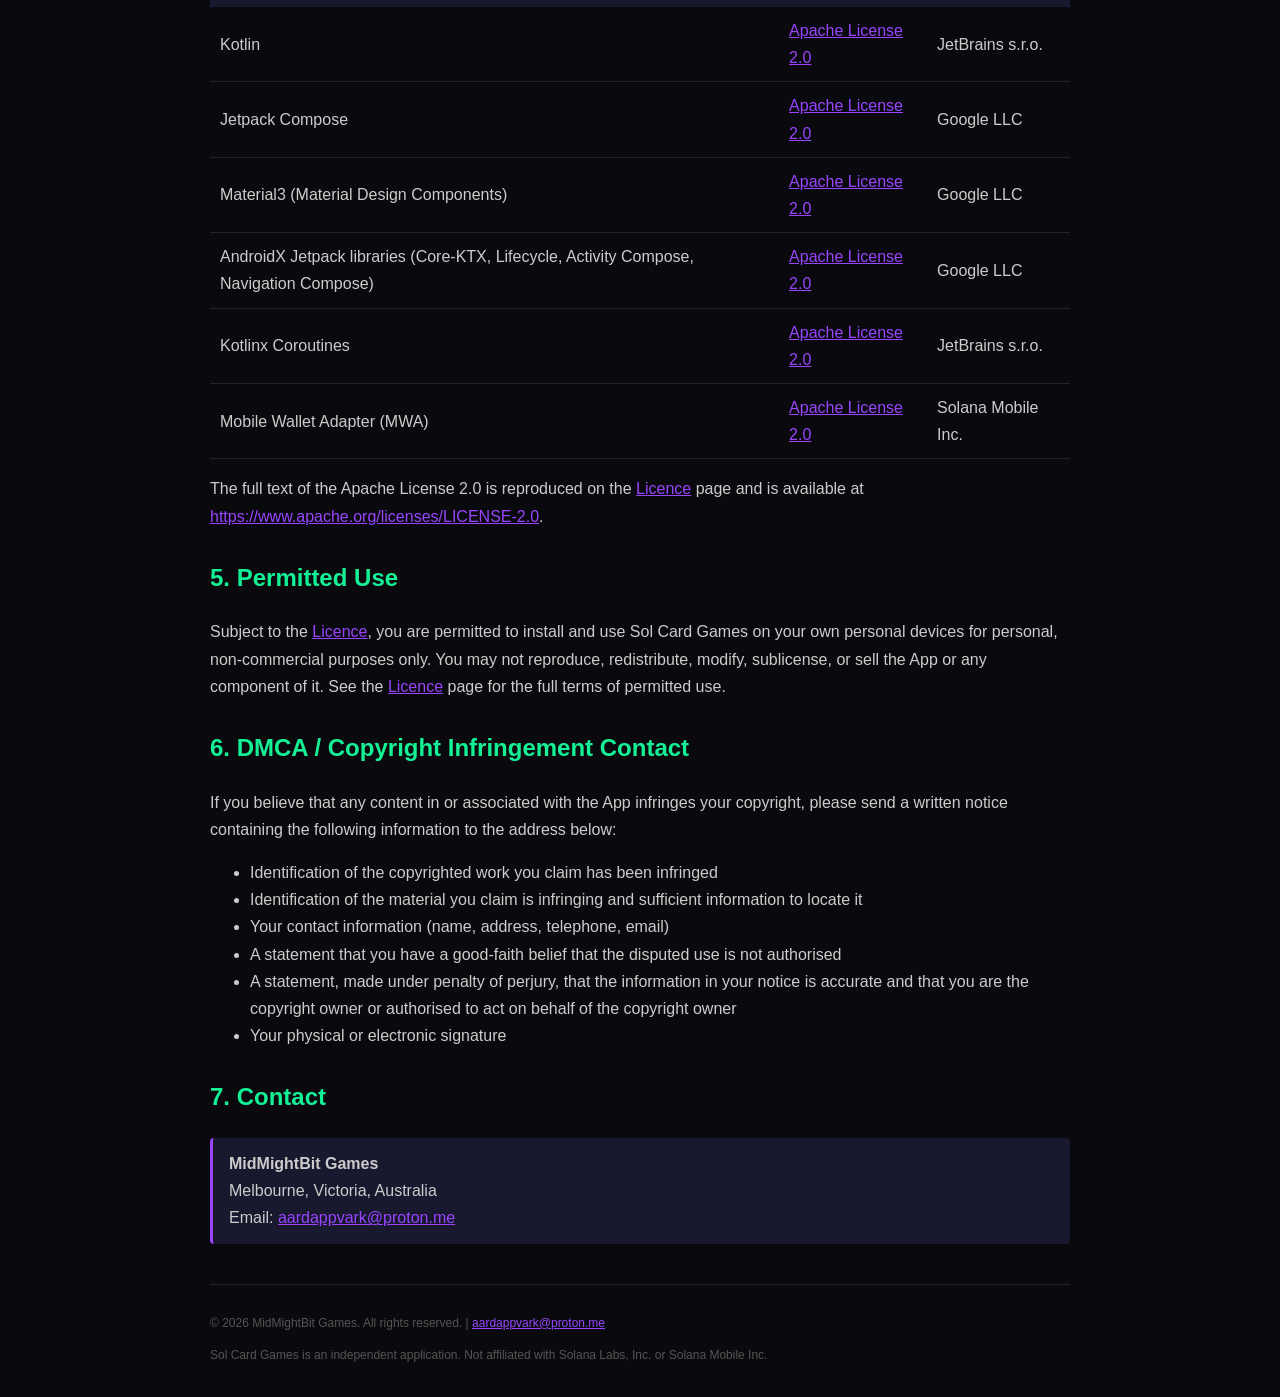
==== commit 845a81da: "Privacy: disclose anonymous usage analytics (opt-out in Settings) The app now sends anonymous, aggre" ====
--- a/docs/copyright.html
+++ b/docs/copyright.html
@@ -28,7 +28,7 @@
 </nav>
 
 <h1>Copyright Notice</h1>
-<p><strong>Effective date:</strong> 21 July 2026 &nbsp;|&nbsp; <strong>Last updated:</strong> 22 July 2026</p>
+<p><strong>Effective date:</strong> 21 July 2026 &nbsp;|&nbsp; <strong>Last updated:</strong> 24 July 2026</p>
 
 <h2>1. Application Copyright</h2>
 <div class="highlight">
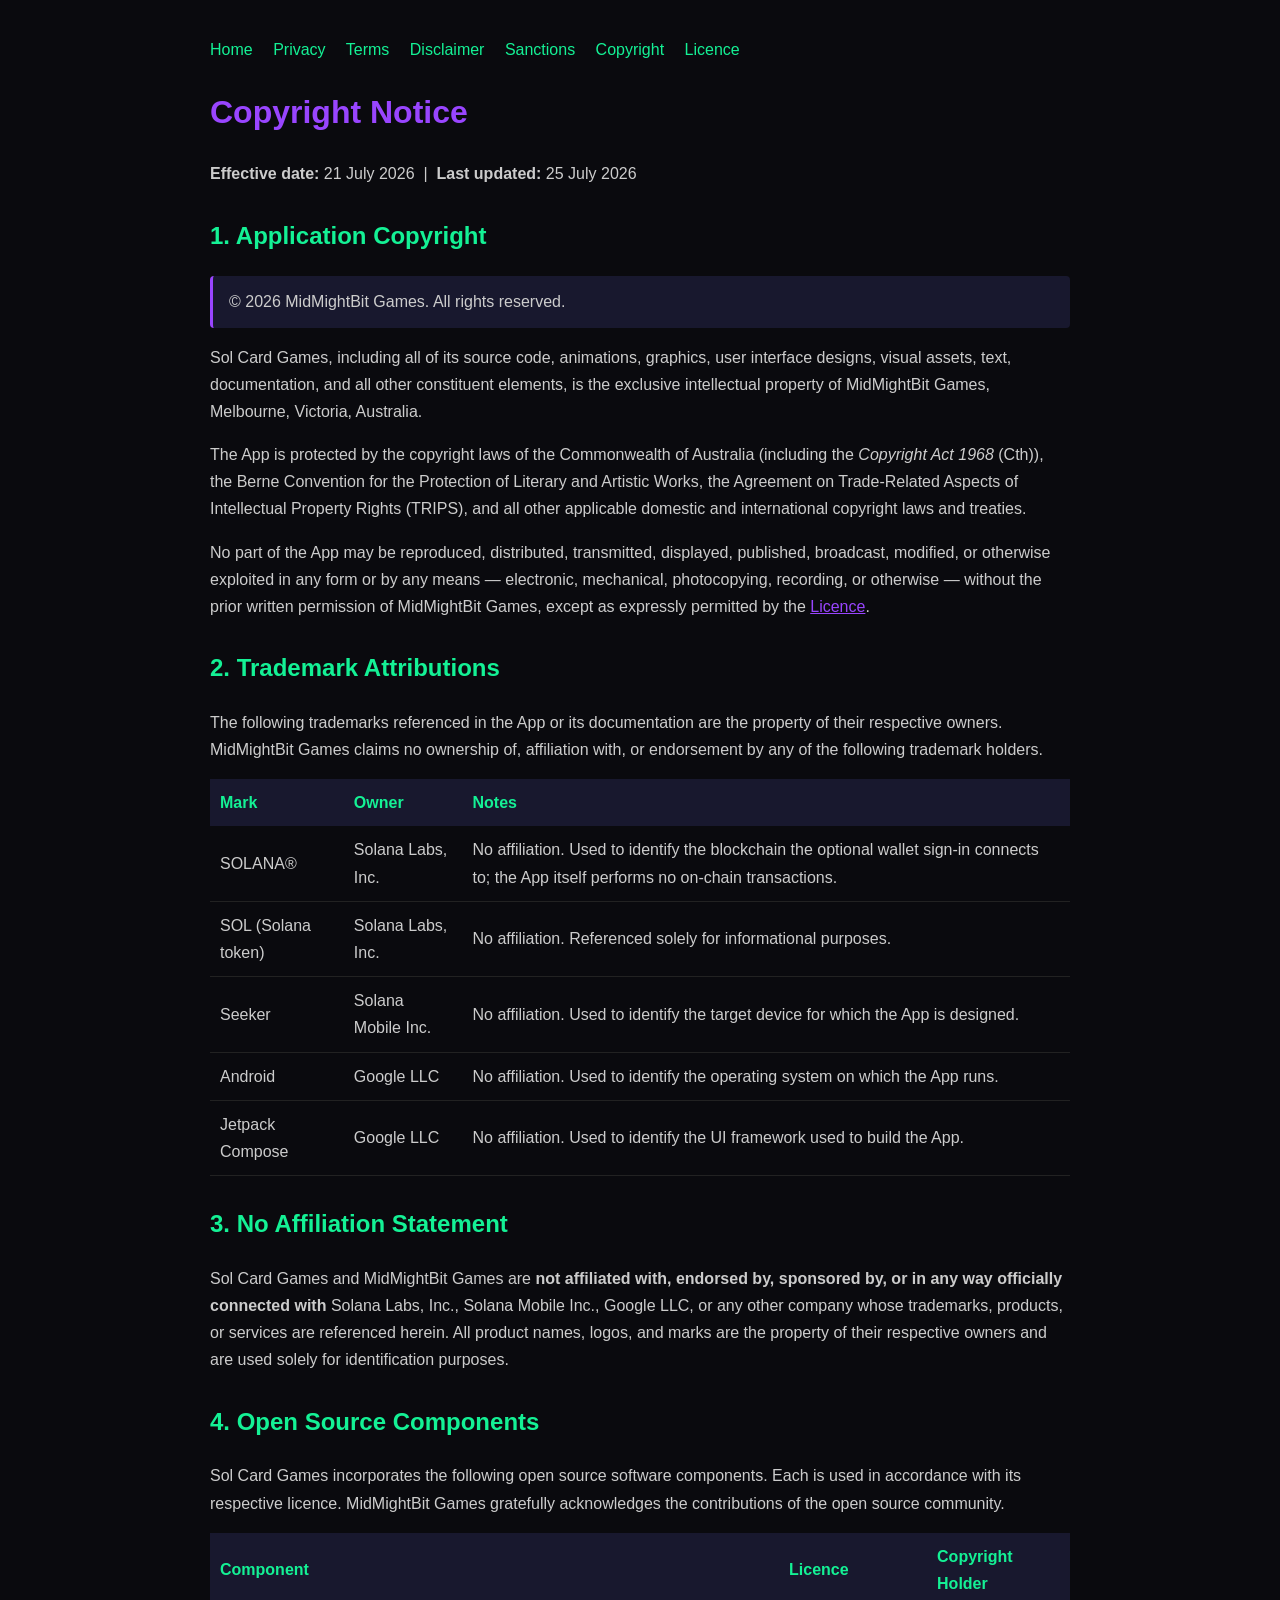
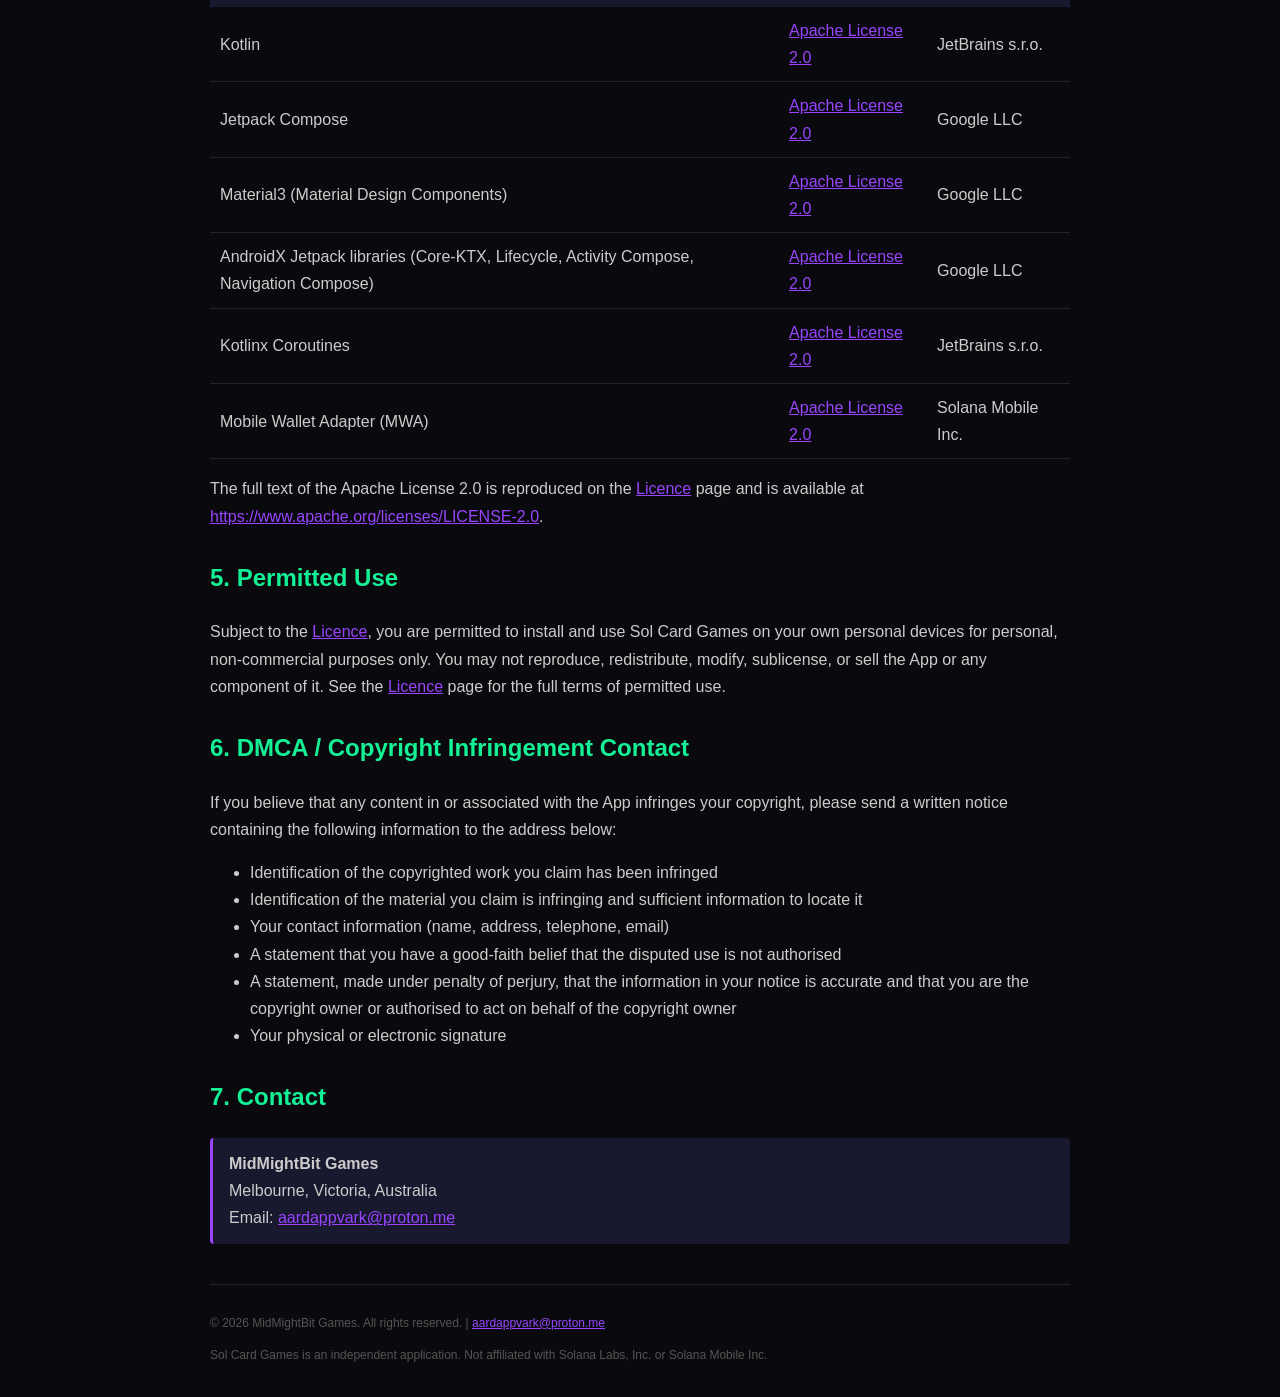
==== commit 4e255de0: "Privacy: analytics endpoint is a serverless function (Vercel, not Cloudflare); date 25 Jul Co-Author" ====
--- a/docs/copyright.html
+++ b/docs/copyright.html
@@ -28,7 +28,7 @@
 </nav>
 
 <h1>Copyright Notice</h1>
-<p><strong>Effective date:</strong> 21 July 2026 &nbsp;|&nbsp; <strong>Last updated:</strong> 24 July 2026</p>
+<p><strong>Effective date:</strong> 21 July 2026 &nbsp;|&nbsp; <strong>Last updated:</strong> 25 July 2026</p>
 
 <h2>1. Application Copyright</h2>
 <div class="highlight">
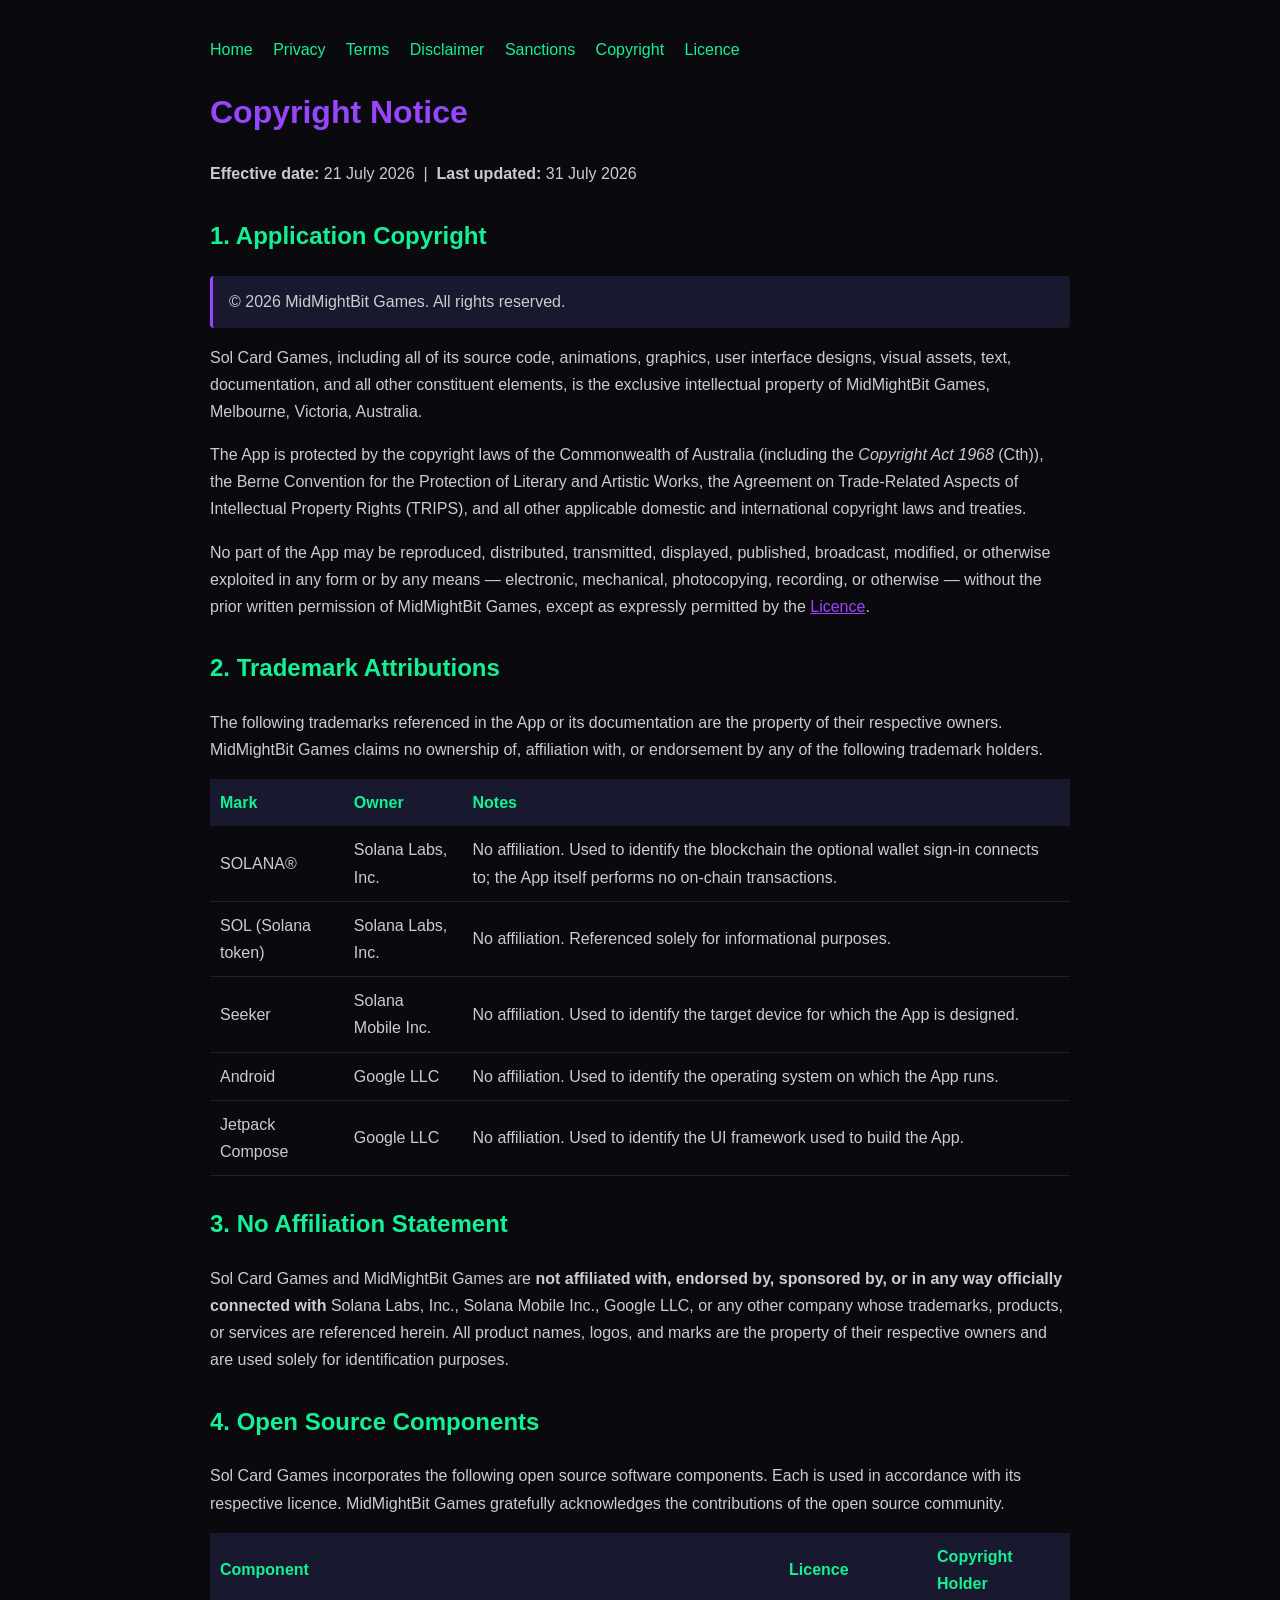
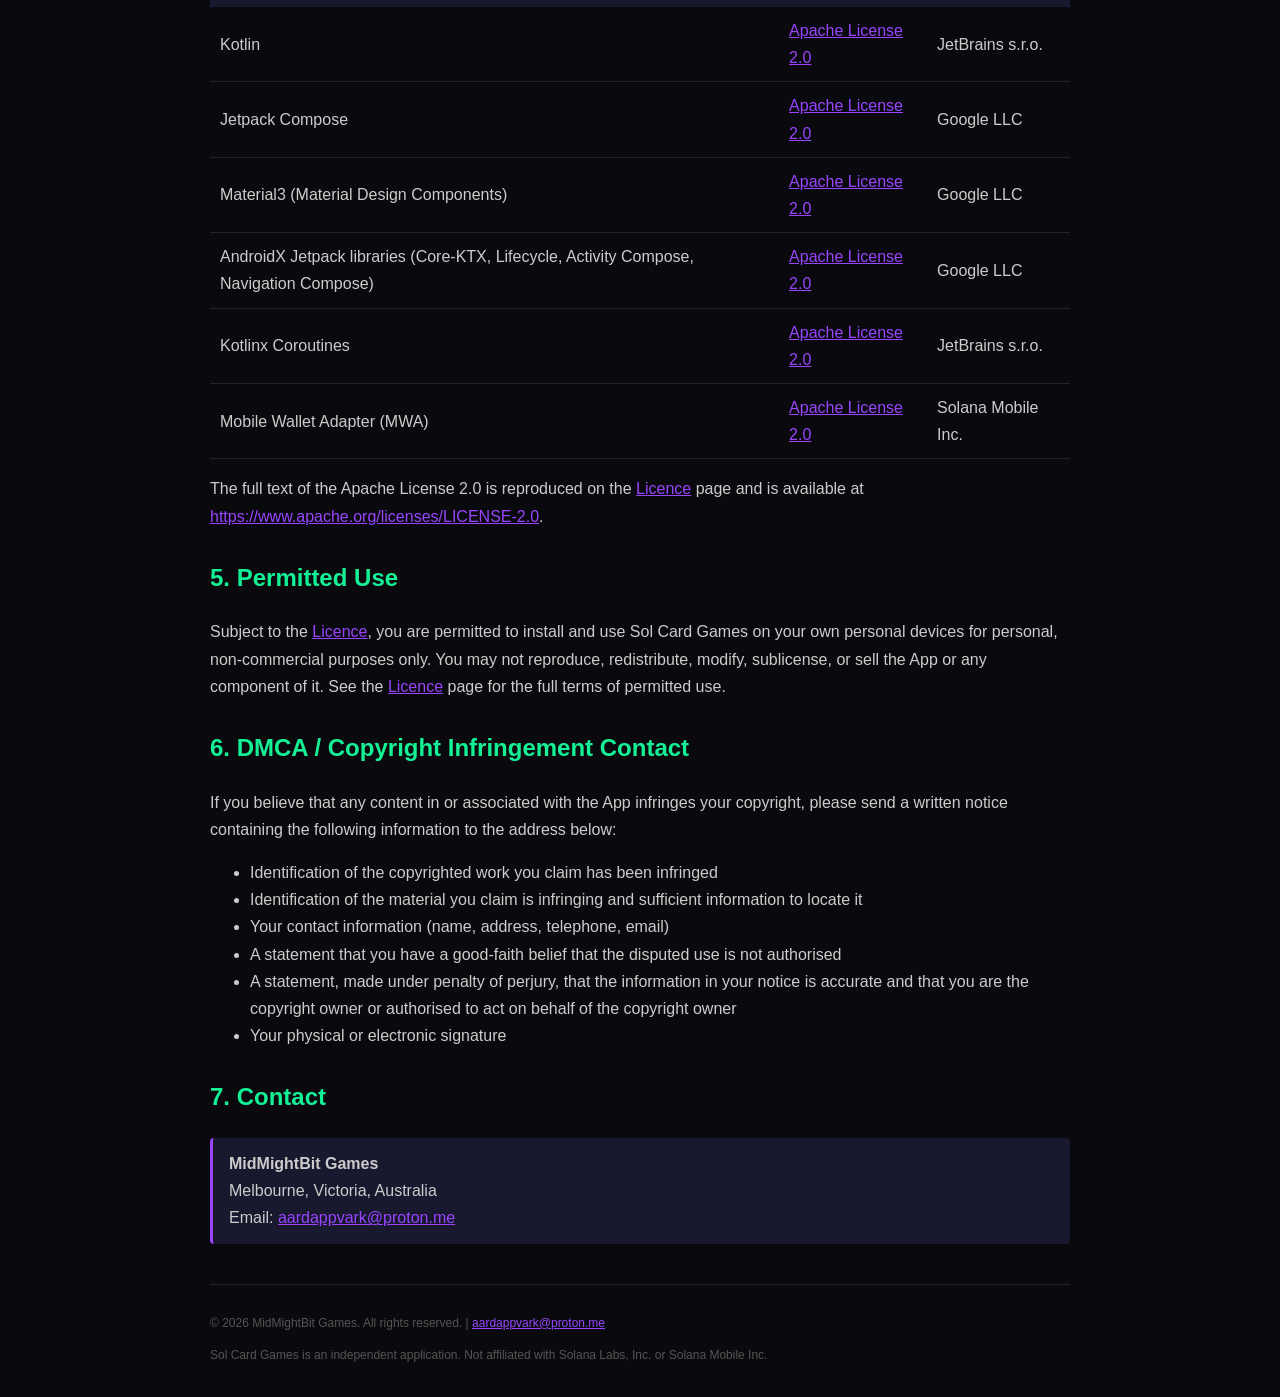
==== commit 8459d7a2: "Disclose the optional Pro in-app purchase (SOL/SKR) in Terms §4 + Privacy §7; date 31 Jul Co-Authore" ====
--- a/docs/copyright.html
+++ b/docs/copyright.html
@@ -28,7 +28,7 @@
 </nav>
 
 <h1>Copyright Notice</h1>
-<p><strong>Effective date:</strong> 21 July 2026 &nbsp;|&nbsp; <strong>Last updated:</strong> 25 July 2026</p>
+<p><strong>Effective date:</strong> 21 July 2026 &nbsp;|&nbsp; <strong>Last updated:</strong> 31 July 2026</p>
 
 <h2>1. Application Copyright</h2>
 <div class="highlight">
